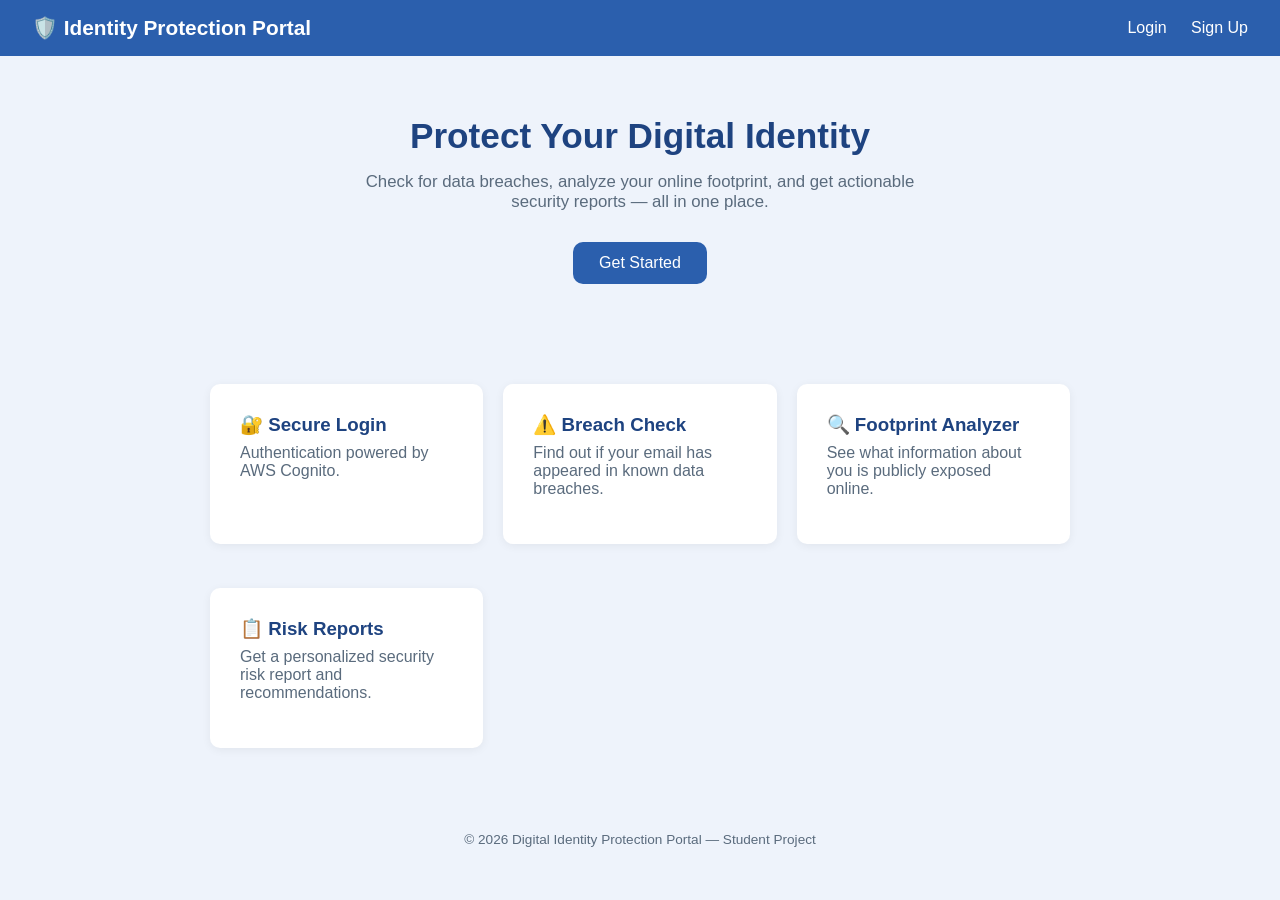
==== identity-protection-portal/index.html @ 0de1c8d5 "1: static frontend skeleton" ====
<!DOCTYPE html>
<html lang="en">
<head>
<meta charset="UTF-8" />
<meta name="viewport" content="width=device-width, initial-scale=1.0" />
<title>Digital Identity Protection Portal</title>
<link rel="stylesheet" href="css/style.css" />
</head>
<body>

  <nav class="navbar">
    <h1>🛡️ Identity Protection Portal</h1>
    <div>
      <a href="login.html">Login</a>
      <a href="login.html">Sign Up</a>
    </div>
  </nav>

  <section class="hero">
    <h1>Protect Your Digital Identity</h1>
    <p>
      Check for data breaches, analyze your online footprint, and get
      actionable security reports — all in one place.
    </p>
    <a href="login.html" class="btn">Get Started</a>
  </section>

  <div class="container">
    <div class="grid">
      <div class="card">
        <h3>🔐 Secure Login</h3>
        <p>Authentication powered by AWS Cognito.</p>
      </div>
      <div class="card">
        <h3>⚠️ Breach Check</h3>
        <p>Find out if your email has appeared in known data breaches.</p>
      </div>
      <div class="card">
        <h3>🔍 Footprint Analyzer</h3>
        <p>See what information about you is publicly exposed online.</p>
      </div>
      <div class="card">
        <h3>📋 Risk Reports</h3>
        <p>Get a personalized security risk report and recommendations.</p>
      </div>
    </div>
  </div>

  <footer>&copy; 2026 Digital Identity Protection Portal — Student Project</footer>

</body>
</html>
---- identity-protection-portal/css/style.css ----
:root {
  --primary: #2b5fad;
  --primary-dark: #1e4380;
  --accent: #f5a623;
  --bg: #eef3fb;
  --card-bg: #ffffff;
  --text: #1c2b3a;
  --muted: #5a6b7d;
  --radius: 10px;
}

* {
  box-sizing: border-box;
  margin: 0;
  padding: 0;
}

body {
  font-family: "Segoe UI", Arial, sans-serif;
  background: var(--bg);
  color: var(--text);
  min-height: 100vh;
}

/* ---------- Navbar ---------- */
.navbar {
  background: var(--primary);
  color: white;
  padding: 16px 32px;
  display: flex;
  justify-content: space-between;
  align-items: center;
}

.navbar h1 {
  font-size: 1.3rem;
}

.navbar a {
  color: white;
  text-decoration: none;
  margin-left: 20px;
  font-weight: 500;
}

.navbar a:hover {
  text-decoration: underline;
}

/* ---------- Layout ---------- */
.container {
  max-width: 900px;
  margin: 40px auto;
  padding: 0 20px;
}

.card {
  background: var(--card-bg);
  border-radius: var(--radius);
  padding: 30px;
  box-shadow: 0 2px 10px rgba(0, 0, 0, 0.06);
  margin-bottom: 24px;
}

.card h2 {
  margin-bottom: 12px;
  color: var(--primary-dark);
}

.card p {
  color: var(--muted);
  margin-bottom: 16px;
}

/* ---------- Hero (index page) ---------- */
.hero {
  text-align: center;
  padding: 60px 20px;
}

.hero h1 {
  font-size: 2.2rem;
  color: var(--primary-dark);
  margin-bottom: 16px;
}

.hero p {
  color: var(--muted);
  max-width: 600px;
  margin: 0 auto 30px;
  font-size: 1.05rem;
}

/* ---------- Buttons ---------- */
.btn {
  display: inline-block;
  background: var(--primary);
  color: white;
  padding: 12px 26px;
  border: none;
  border-radius: var(--radius);
  font-size: 1rem;
  text-decoration: none;
  cursor: pointer;
  transition: background 0.2s;
}

.btn:hover {
  background: var(--primary-dark);
}

.btn-secondary {
  background: var(--accent);
}

.btn-secondary:hover {
  background: #d98f12;
}

/* ---------- Forms ---------- */
form {
  display: flex;
  flex-direction: column;
  gap: 14px;
  max-width: 380px;
}

input {
  padding: 12px 14px;
  border: 1px solid #cbd6e2;
  border-radius: var(--radius);
  font-size: 1rem;
}

input:focus {
  outline: 2px solid var(--primary);
}

.error-text {
  color: #c0392b;
  font-size: 0.9rem;
  display: none;
}

/* ---------- Dashboard grid ---------- */
.grid {
  display: grid;
  grid-template-columns: repeat(auto-fit, minmax(240px, 1fr));
  gap: 20px;
}

.grid .card h3 {
  color: var(--primary-dark);
  margin-bottom: 8px;
}

footer {
  text-align: center;
  padding: 20px;
  color: var(--muted);
  font-size: 0.85rem;
}
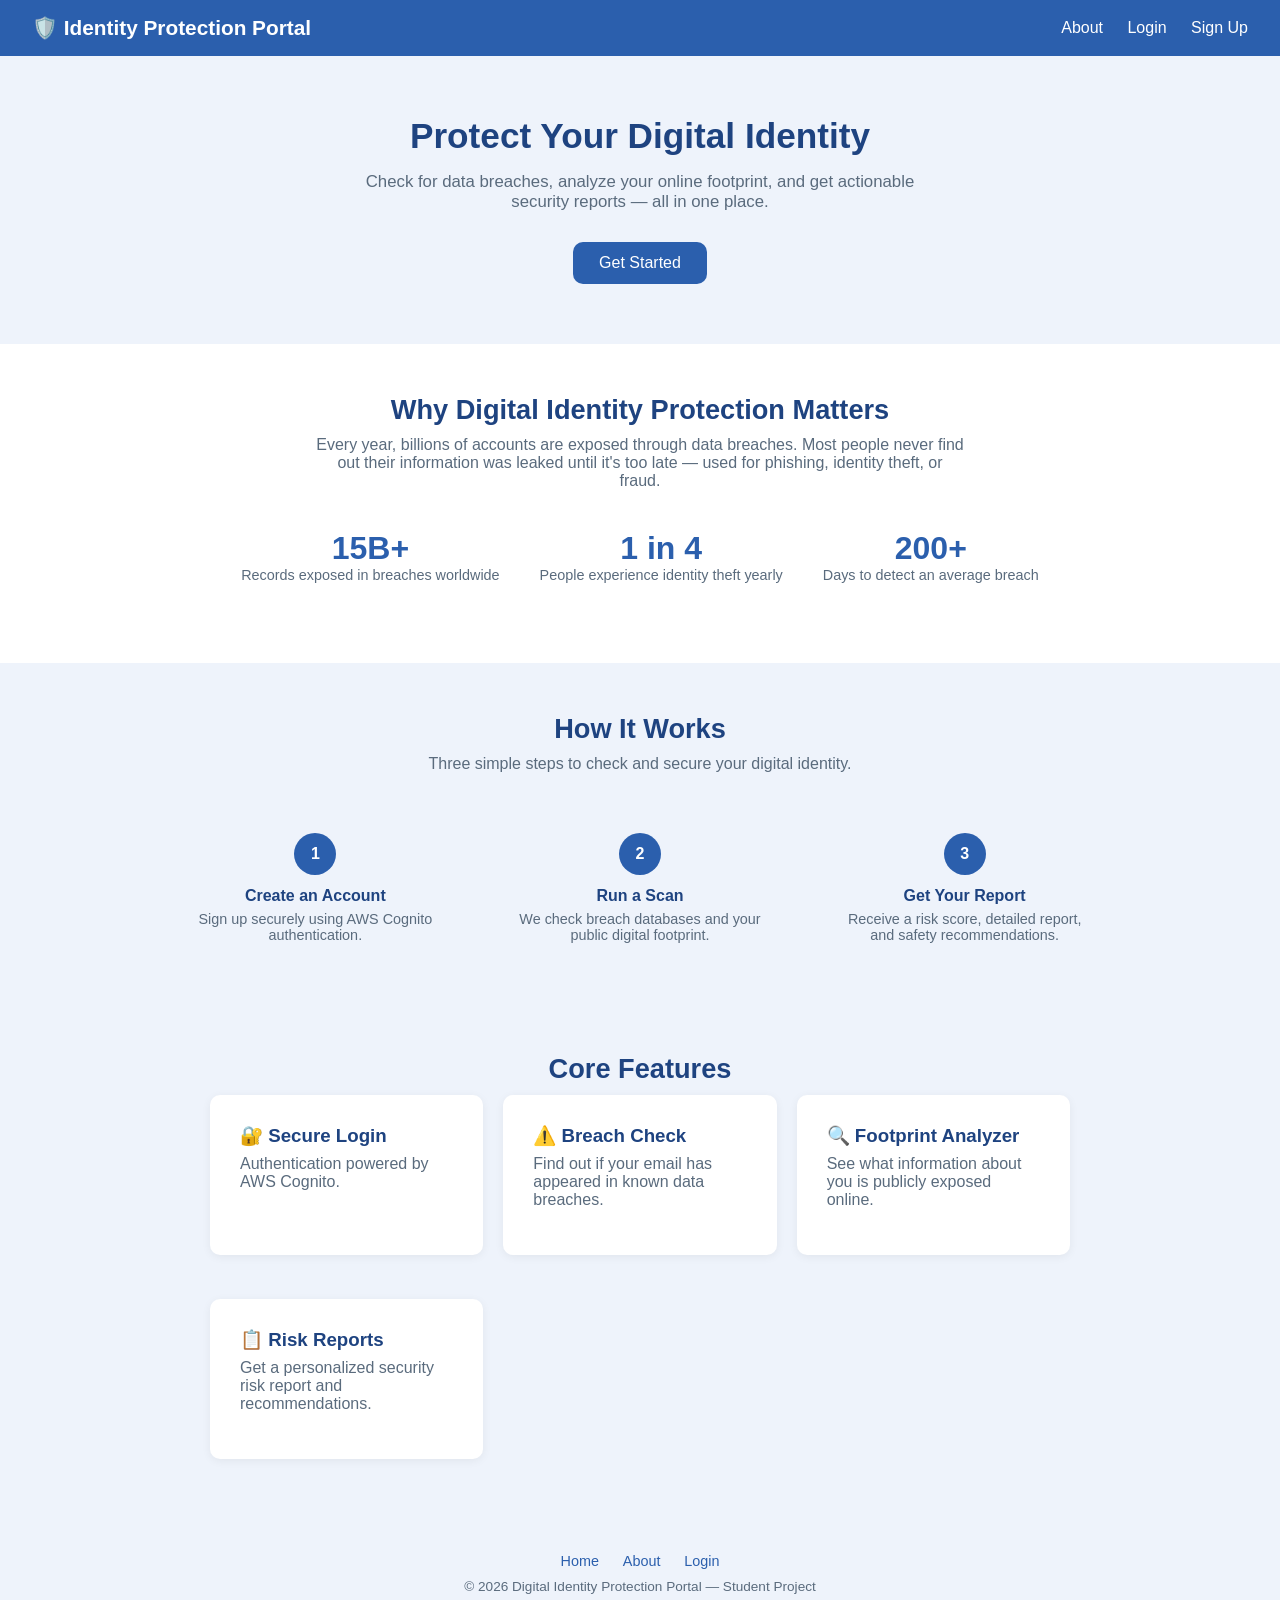
==== commit a19ec431: "Added About page, richer landing content, and dashboard stats" ====
--- a/identity-protection-portal/index.html
+++ b/identity-protection-portal/index.html
@@ -11,6 +11,7 @@
   <nav class="navbar">
     <h1>🛡️ Identity Protection Portal</h1>
     <div>
+      <a href="about.html">About</a>
       <a href="login.html">Login</a>
       <a href="login.html">Sign Up</a>
     </div>
@@ -25,7 +26,55 @@
     <a href="login.html" class="btn">Get Started</a>
   </section>
 
+  <!-- Problem Statement / Why it matters -->
+  <section class="section" style="background: white;">
+    <h2 class="section-title">Why Digital Identity Protection Matters</h2>
+    <p class="section-subtitle">
+      Every year, billions of accounts are exposed through data breaches.
+      Most people never find out their information was leaked until it's
+      too late — used for phishing, identity theft, or fraud.
+    </p>
+    <div class="stats-row">
+      <div class="stat-box">
+        <div class="number">15B+</div>
+        <div class="label">Records exposed in breaches worldwide</div>
+      </div>
+      <div class="stat-box">
+        <div class="number">1 in 4</div>
+        <div class="label">People experience identity theft yearly</div>
+      </div>
+      <div class="stat-box">
+        <div class="number">200+</div>
+        <div class="label">Days to detect an average breach</div>
+      </div>
+    </div>
+  </section>
+
+  <!-- How it works -->
+  <section class="section">
+    <h2 class="section-title">How It Works</h2>
+    <p class="section-subtitle">Three simple steps to check and secure your digital identity.</p>
+    <div class="steps-row">
+      <div class="step-box">
+        <div class="step-number">1</div>
+        <h4>Create an Account</h4>
+        <p>Sign up securely using AWS Cognito authentication.</p>
+      </div>
+      <div class="step-box">
+        <div class="step-number">2</div>
+        <h4>Run a Scan</h4>
+        <p>We check breach databases and your public digital footprint.</p>
+      </div>
+      <div class="step-box">
+        <div class="step-number">3</div>
+        <h4>Get Your Report</h4>
+        <p>Receive a risk score, detailed report, and safety recommendations.</p>
+      </div>
+    </div>
+  </section>
+
   <div class="container">
+    <h2 class="section-title">Core Features</h2>
     <div class="grid">
       <div class="card">
         <h3>🔐 Secure Login</h3>
@@ -46,7 +95,14 @@
     </div>
   </div>
 
-  <footer>&copy; 2026 Digital Identity Protection Portal — Student Project</footer>
+  <footer>
+    <div class="footer-links">
+      <a href="index.html">Home</a>
+      <a href="about.html">About</a>
+      <a href="login.html">Login</a>
+    </div>
+    &copy; 2026 Digital Identity Protection Portal — Student Project
+  </footer>
 
 </body>
 </html>
--- a/identity-protection-portal/css/style.css
+++ b/identity-protection-portal/css/style.css
@@ -156,7 +156,140 @@
 
 footer {
   text-align: center;
+  padding: 30px 20px 16px;
+  color: var(--muted);
+  font-size: 0.85rem;
+}
+
+.footer-links {
+  margin-bottom: 10px;
+}
+
+.footer-links a {
+  color: var(--primary);
+  text-decoration: none;
+  margin: 0 10px;
+  font-size: 0.9rem;
+}
+
+.footer-links a:hover {
+  text-decoration: underline;
+}
+
+/* ---------- About / Problem Statement ---------- */
+.section {
+  padding: 50px 20px;
+}
+
+.section-title {
+  text-align: center;
+  font-size: 1.7rem;
+  color: var(--primary-dark);
+  margin-bottom: 10px;
+}
+
+.section-subtitle {
+  text-align: center;
+  color: var(--muted);
+  max-width: 650px;
+  margin: 0 auto 40px;
+}
+
+.stats-row {
+  display: flex;
+  justify-content: center;
+  gap: 40px;
+  flex-wrap: wrap;
+  margin: 30px 0;
+}
+
+.stat-box {
+  text-align: center;
+}
+
+.stat-box .number {
+  font-size: 2rem;
+  font-weight: 700;
+  color: var(--primary);
+}
+
+.stat-box .label {
+  color: var(--muted);
+  font-size: 0.9rem;
+}
+
+/* ---------- How it works ---------- */
+.steps-row {
+  display: grid;
+  grid-template-columns: repeat(auto-fit, minmax(200px, 1fr));
+  gap: 24px;
+  max-width: 950px;
+  margin: 0 auto;
+}
+
+.step-box {
+  text-align: center;
   padding: 20px;
+}
+
+.step-number {
+  width: 42px;
+  height: 42px;
+  border-radius: 50%;
+  background: var(--primary);
+  color: white;
+  display: flex;
+  align-items: center;
+  justify-content: center;
+  font-weight: 700;
+  margin: 0 auto 12px;
+}
+
+.step-box h4 {
+  color: var(--primary-dark);
+  margin-bottom: 6px;
+}
+
+.step-box p {
+  color: var(--muted);
+  font-size: 0.9rem;
+}
+
+/* ---------- Dashboard stat cards ---------- */
+.stat-card {
+  display: flex;
+  justify-content: space-between;
+  align-items: center;
+}
+
+.stat-card .value {
+  font-size: 1.8rem;
+  font-weight: 700;
+  color: var(--primary);
+}
+
+.risk-low { color: #2e9e5b; }
+.risk-medium { color: #d98f12; }
+.risk-high { color: #c0392b; }
+
+.activity-list {
+  list-style: none;
+}
+
+.activity-list li {
+  display: flex;
+  justify-content: space-between;
+  padding: 10px 0;
+  border-bottom: 1px solid #e7edf5;
+  font-size: 0.92rem;
+  color: var(--text);
+}
+
+.activity-list li:last-child {
+  border-bottom: none;
+}
+
+.activity-list .time {
   color: var(--muted);
   font-size: 0.85rem;
 }
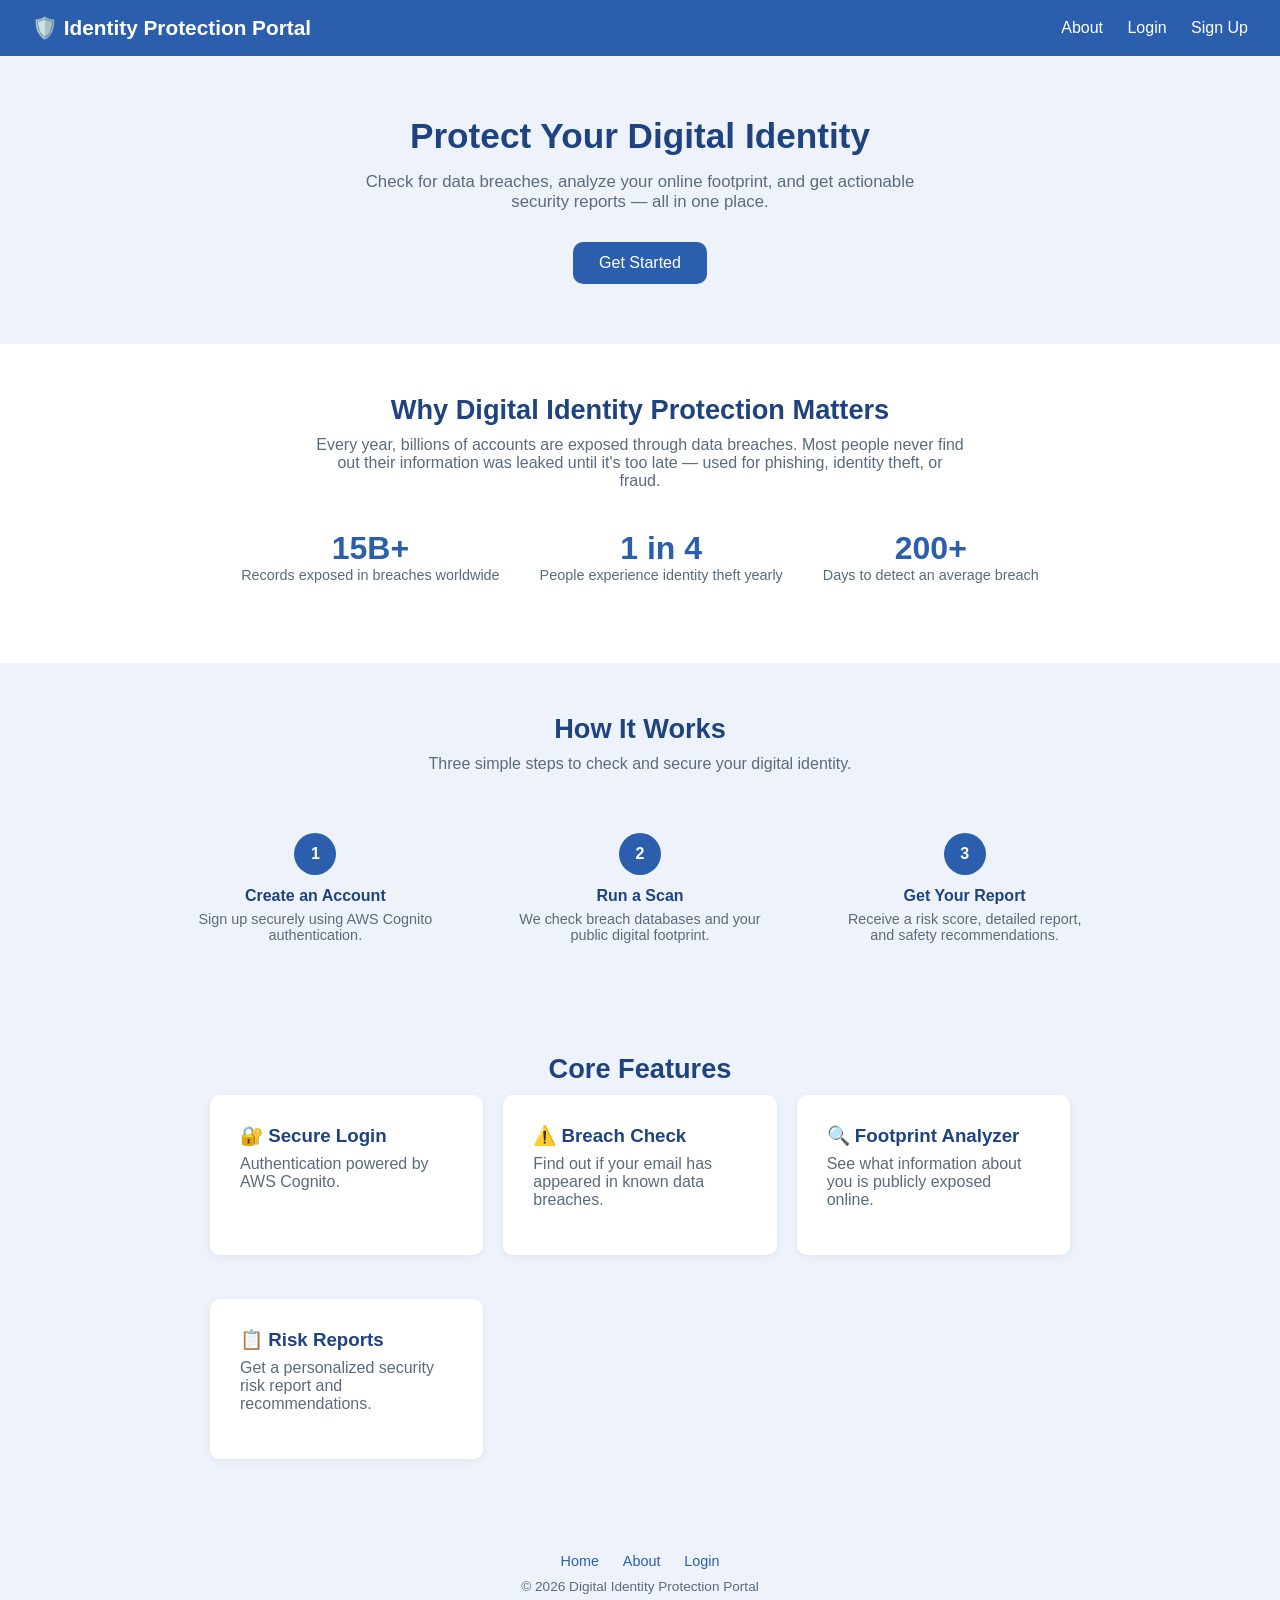
==== commit 0936229d: "2: Real AWS Cognito authentication (signup, verify, login, logout)" ====
--- a/identity-protection-portal/index.html
+++ b/identity-protection-portal/index.html
@@ -101,7 +101,7 @@
       <a href="about.html">About</a>
       <a href="login.html">Login</a>
     </div>
-    &copy; 2026 Digital Identity Protection Portal — Student Project
+    &copy; 2026 Digital Identity Protection Portal 
   </footer>
 
 </body>
